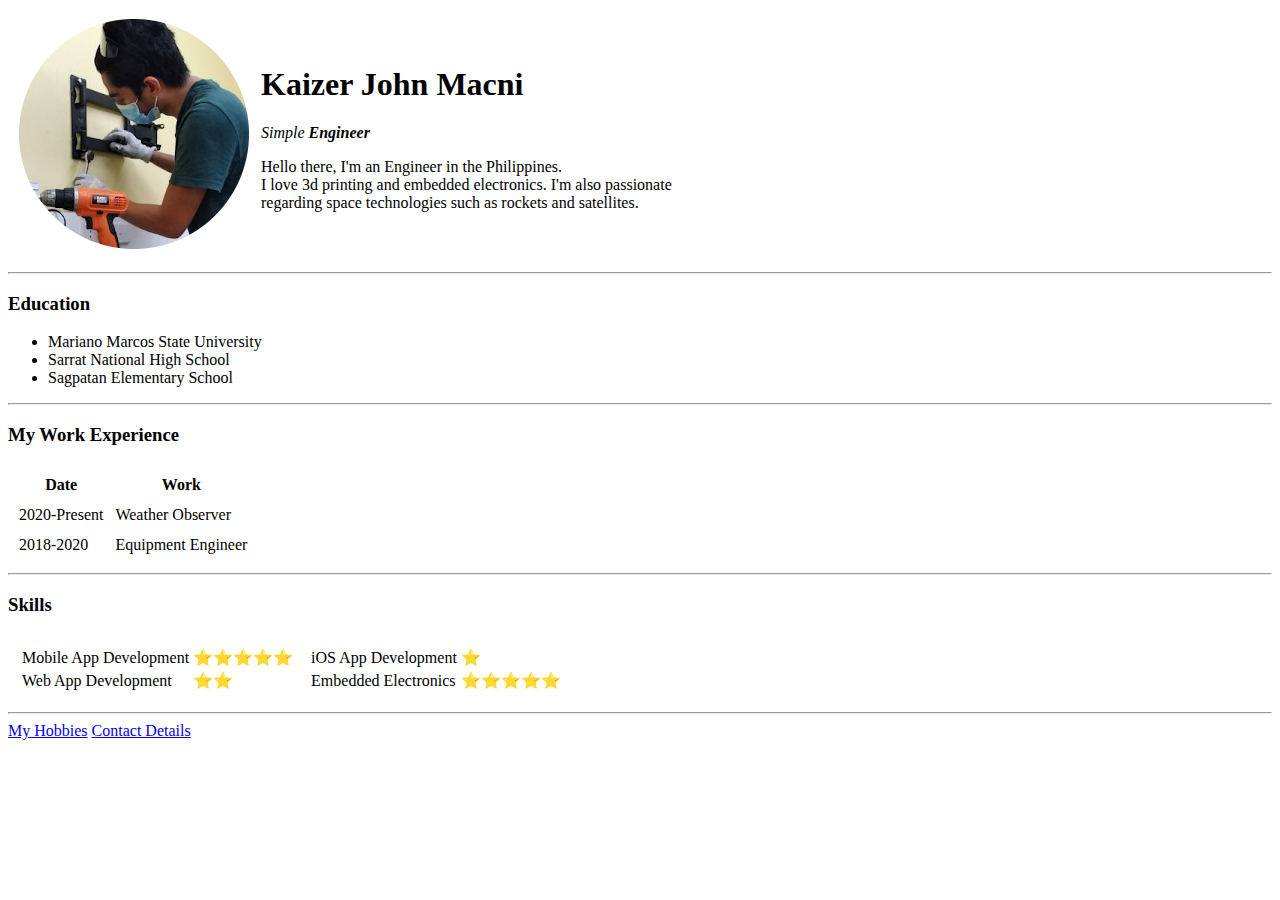
==== index.html @ 2cb7d7ae "Add Initial CV website files" ====
<!DOCTYPE html>
<html lang="en">
<head>
    <meta charset="UTF-8">
    <title>Kai Personal Website</title>
</head>
<body>
    <table cellspacing="10">
        <tr>
            <td><img src="images/kai.png" alt="Kai's Picture"></td>
            <td>
                <h1>Kaizer John Macni</h1>
                <p><em>Simple <b>Engineer</b></em></p>
                <p>
                    Hello there, I'm an Engineer in the Philippines. <br>
                    I love 3d printing and embedded electronics. I'm also passionate <br>
                    regarding space technologies such as rockets and satellites.
                </p>
            </td>
        </tr>


    </table>

    <hr>
    <h3>Education</h3>
    <ul>
        <li> Mariano Marcos State University </li>
        <li> Sarrat National High School </li>
        <li> Sagpatan Elementary School </li>
    </ul>
    <hr>
    <h3>My Work Experience</h3>
    <table cellspacing="10">
        <thead>
            <tr>
                <th>Date</th>
                <th>Work</th>
            </tr>
        </thead>
        <tbody>
            <tr>
                <td> 2020-Present</td>
                <td> Weather Observer</td>
            </tr>
            <tr>
                <td>2018-2020</td>
                <td>Equipment Engineer</td>
            </tr>


        </tbody>



    </table>

    <hr>

    <h3>Skills</h3>
    <table cellspacing="10">
        <tr>
            <td>
                <table>
                    <tr>
                        <td>Mobile App Development</td>
                        <td>⭐⭐⭐⭐⭐</td>
                    </tr>
                    <tr>
                        <td>Web App Development</td>
                        <td>⭐⭐</td>                        
                    </tr>
                </table>
            </td>
            <td>
                <table>
                    <tr>
                        <td>iOS App Development</td>
                        <td>⭐</td>
                    </tr>
                    <tr>
                        <td>Embedded Electronics</td>
                        <td>⭐⭐⭐⭐⭐</td>                        
                    </tr>
                </table>
            </td>
        </tr>


    </table>

    <hr>
    <a href="hobbies.html">My Hobbies</a>
    <a href="contact.html">Contact Details</a>

</body>
</html>
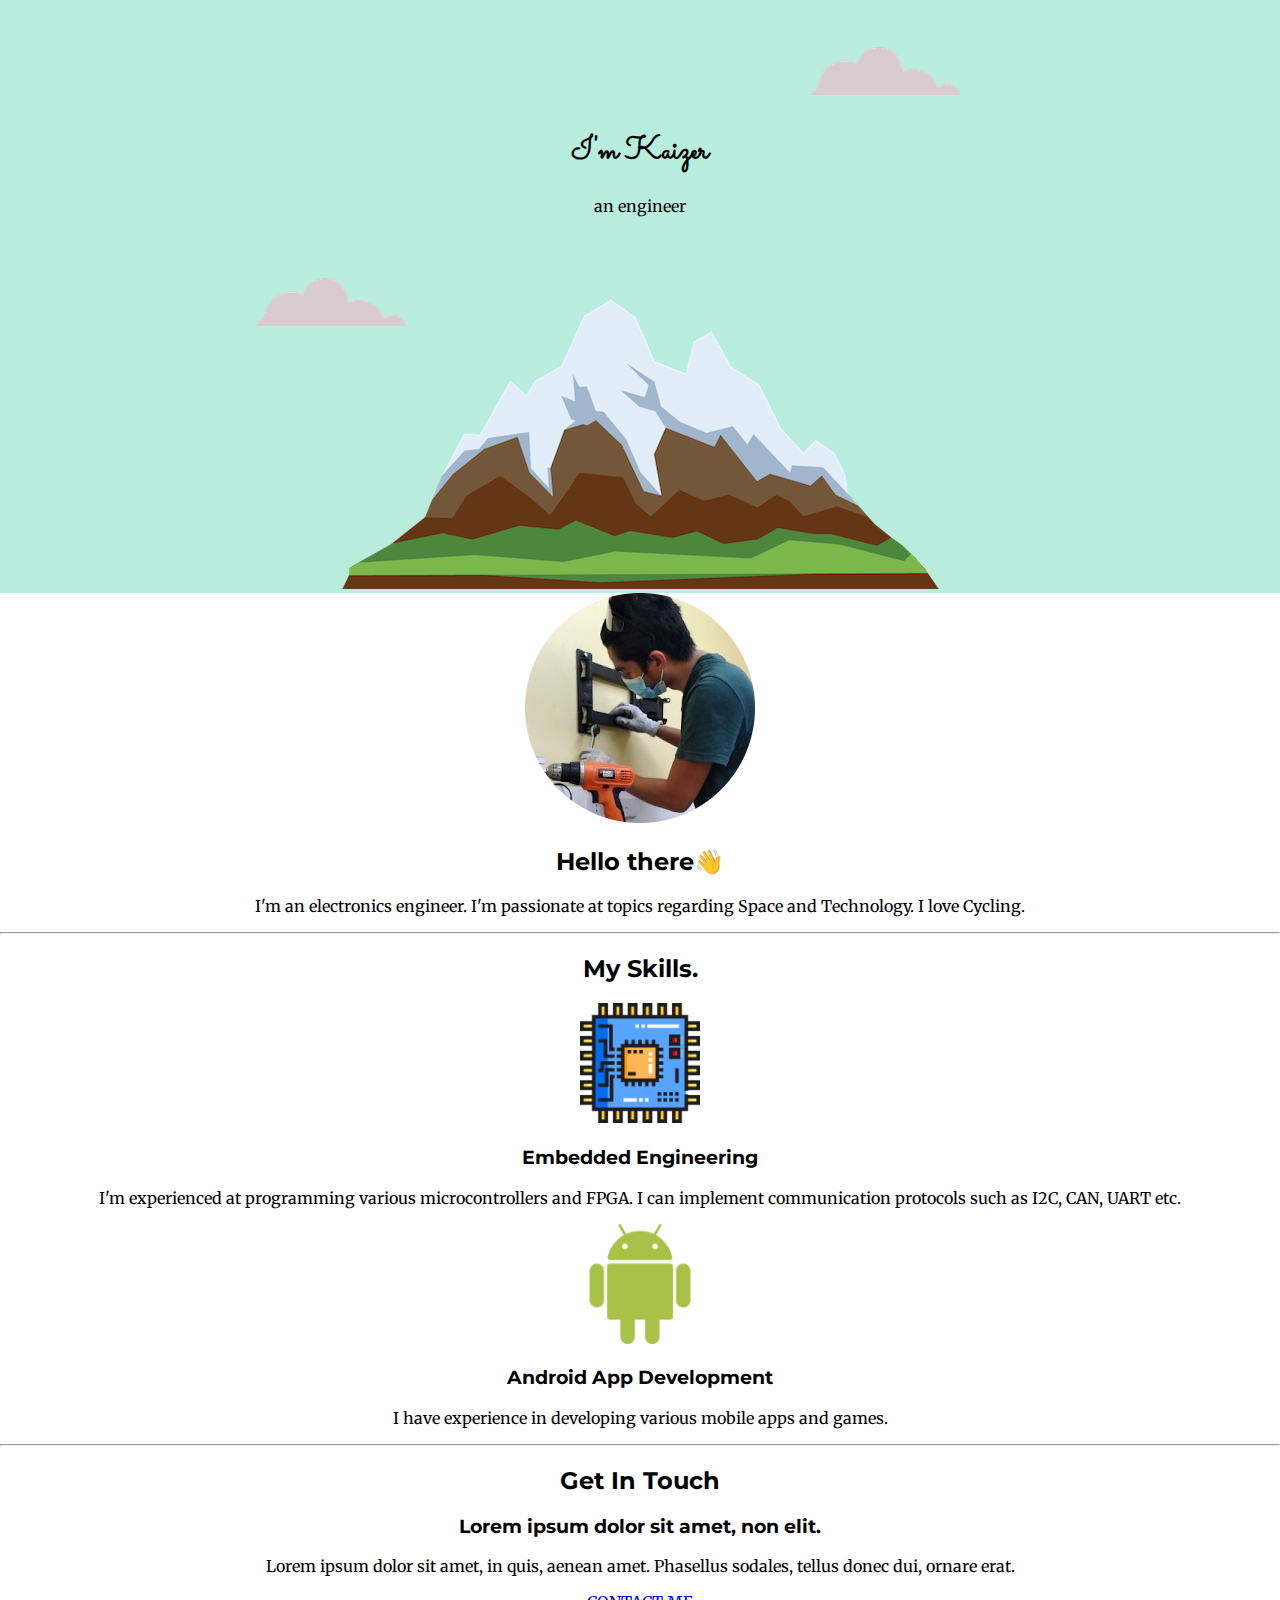
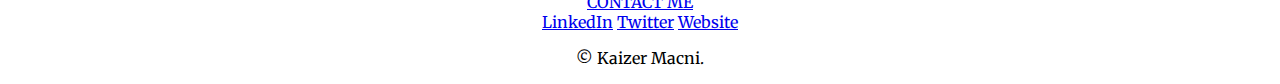
==== commit 31ef7806: "Update index.html" ====
--- a/index.html
+++ b/index.html
@@ -2,96 +2,60 @@
 <html lang="en">
 <head>
     <meta charset="UTF-8">
-    <title>Kai Personal Website</title>
+    <title>Kaizer Macni</title>
+    <link rel="stylesheet" href="css/styles.css">
+    <link rel="icon" href="favicon.ico">
+    <link rel="preconnect" href="https://fonts.googleapis.com">
+    <link rel="preconnect" href="https://fonts.gstatic.com" crossorigin>
+    <link href="https://fonts.googleapis.com/css2?family=Merriweather&family=Montserrat&family=Sacramento&display=swap" rel="stylesheet">
 </head>
 <body>
-    <table cellspacing="10">
-        <tr>
-            <td><img src="images/kai.png" alt="Kai's Picture"></td>
-            <td>
-                <h1>Kaizer John Macni</h1>
-                <p><em>Simple <b>Engineer</b></em></p>
-                <p>
-                    Hello there, I'm an Engineer in the Philippines. <br>
-                    I love 3d printing and embedded electronics. I'm also passionate <br>
-                    regarding space technologies such as rockets and satellites.
-                </p>
-            </td>
-        </tr>
+    <div class="top-container">
+        <img class="top-cloud" src="images/cloud.png" alt="cloud-img">
+        <h1>I'm Kaizer</h1>
+        <p>an engineer</p>
+        <img class="bottom-cloud" src="images/cloud.png" alt="cloud-img">
+        <img src="images/mountain.png" alt="mountain-img">
 
+    </div>
 
-    </table>
-
-    <hr>
-    <h3>Education</h3>
-    <ul>
-        <li> Mariano Marcos State University </li>
-        <li> Sarrat National High School </li>
-        <li> Sagpatan Elementary School </li>
-    </ul>
-    <hr>
-    <h3>My Work Experience</h3>
-    <table cellspacing="10">
-        <thead>
-            <tr>
-                <th>Date</th>
-                <th>Work</th>
-            </tr>
-        </thead>
-        <tbody>
-            <tr>
-                <td> 2020-Present</td>
-                <td> Weather Observer</td>
-            </tr>
-            <tr>
-                <td>2018-2020</td>
-                <td>Equipment Engineer</td>
-            </tr>
-
-
-        </tbody>
-
-
-
-    </table>
-
-    <hr>
-
-    <h3>Skills</h3>
-    <table cellspacing="10">
-        <tr>
-            <td>
-                <table>
-                    <tr>
-                        <td>Mobile App Development</td>
-                        <td>⭐⭐⭐⭐⭐</td>
-                    </tr>
-                    <tr>
-                        <td>Web App Development</td>
-                        <td>⭐⭐</td>                        
-                    </tr>
-                </table>
-            </td>
-            <td>
-                <table>
-                    <tr>
-                        <td>iOS App Development</td>
-                        <td>⭐</td>
-                    </tr>
-                    <tr>
-                        <td>Embedded Electronics</td>
-                        <td>⭐⭐⭐⭐⭐</td>                        
-                    </tr>
-                </table>
-            </td>
-        </tr>
-
-
-    </table>
-
-    <hr>
-    <a href="hobbies.html">My Hobbies</a>
-    <a href="contact.html">Contact Details</a>
+    <div class="middle-container">
+        <div class="profile">
+          <img src="images/kai.png" alt="my-picture">
+          <h2>Hello there👋</h2>
+          <p>I'm an electronics engineer. I'm passionate at topics regarding Space and Technology. I love Cycling.</p>
+        </div>
+        <hr>
+        <div class="skills">
+          <h2>My Skills.</h2>
+          <div class="skill-row">
+            <img class="cpu" src="images/cpu.png" alt="cpu-img">
+            <h3>Embedded Engineering</h3>
+            <p>I'm experienced at programming various microcontrollers and FPGA. I can implement communication protocols such as I2C, CAN, UART etc.</p>
+          </div>
+          <div class="skill-row">
+            <img class="android" src="images/android.png" alt="android-img">
+            <h3>Android App Development</h3>
+            <p>I have experience in developing various mobile apps and games.</p>
+          </div>
+        </div>
+        <hr>
+        <div class="contact-me">
+          <h2>Get In Touch</h2>
+          <h3>Lorem ipsum dolor sit amet, non elit.</h3>
+          <p>Lorem ipsum dolor sit amet, in quis, aenean amet. Phasellus sodales, tellus donec dui, ornare erat.</p>
+          <a class="btn" href="mailto:name@email.com">CONTACT ME</a>
+        </div>
+    </div>
+      
+      
+    <div class="bottom-container">
+        <a class="footer-link" href="https://www.linkedin.com/">LinkedIn</a>
+        <a class="footer-link" href="https://twitter.com/">Twitter</a>
+        <a class="footer-link" href="https://www.appbrewery.co/">Website</a>
+        <p>© Kaizer Macni.</p>
+    </div>
+      
 
 </body>
 </html>--- a/css/styles.css
+++ b/css/styles.css
@@ -0,0 +1,58 @@
+body {
+    margin: 0;
+    text-align: center;
+    font-family: 'Merriweather', serif;
+
+}
+
+h1 {
+    font-family: 'Sacramento', cursive;
+    /* font-size: 40px; */
+    margin-top: 0;
+}
+
+h2 {
+    font-family: 'Montserrat', sans-serif;
+}
+
+h3 {
+    font-family: 'Montserrat', sans-serif;
+}
+
+
+/*******************Class******************/
+.top-container {
+    background-color: #B9EDDD;
+    position: relative;
+    padding-top: 10%;
+}
+
+/* .middle-container {
+
+}
+
+.bottom-container {
+
+} */
+
+.bottom-cloud {
+    position: absolute;
+    bottom: 45%;
+    left: 20%;
+}
+
+.top-cloud {
+    position: absolute;
+    top: 8%;
+    right: 25%;
+}
+
+.cpu {
+    width: 120px;
+    height: 120px;
+}
+
+.android {
+    width: 120px;
+    height: 120px;
+}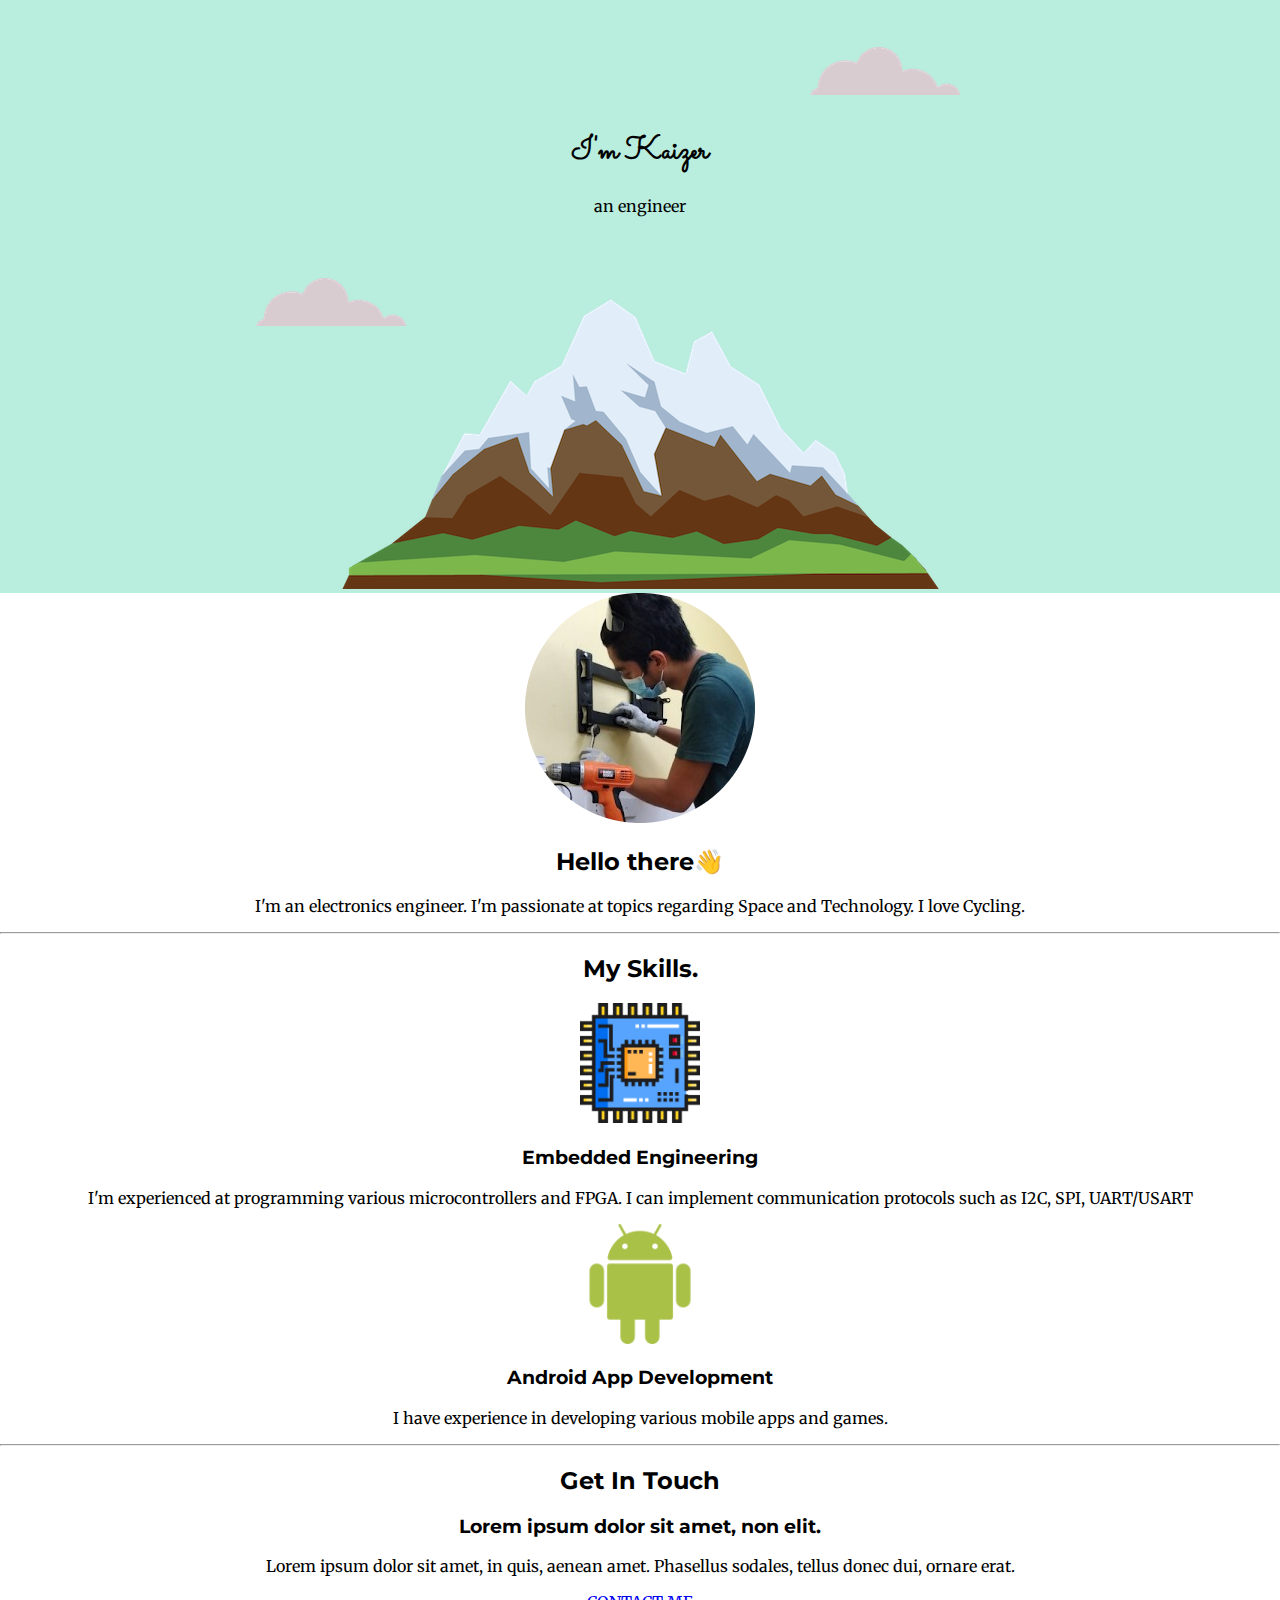
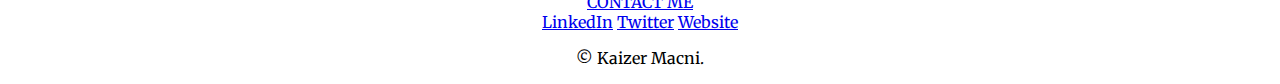
==== commit 445910ea: "Update index.html" ====
--- a/index.html
+++ b/index.html
@@ -31,7 +31,7 @@
           <div class="skill-row">
             <img class="cpu" src="images/cpu.png" alt="cpu-img">
             <h3>Embedded Engineering</h3>
-            <p>I'm experienced at programming various microcontrollers and FPGA. I can implement communication protocols such as I2C, CAN, UART etc.</p>
+            <p>I'm experienced at programming various microcontrollers and FPGA. I can implement communication protocols such as I2C, SPI, UART/USART</p>
           </div>
           <div class="skill-row">
             <img class="android" src="images/android.png" alt="android-img">
@@ -58,4 +58,4 @@
       
 
 </body>
-</html>+</html>
